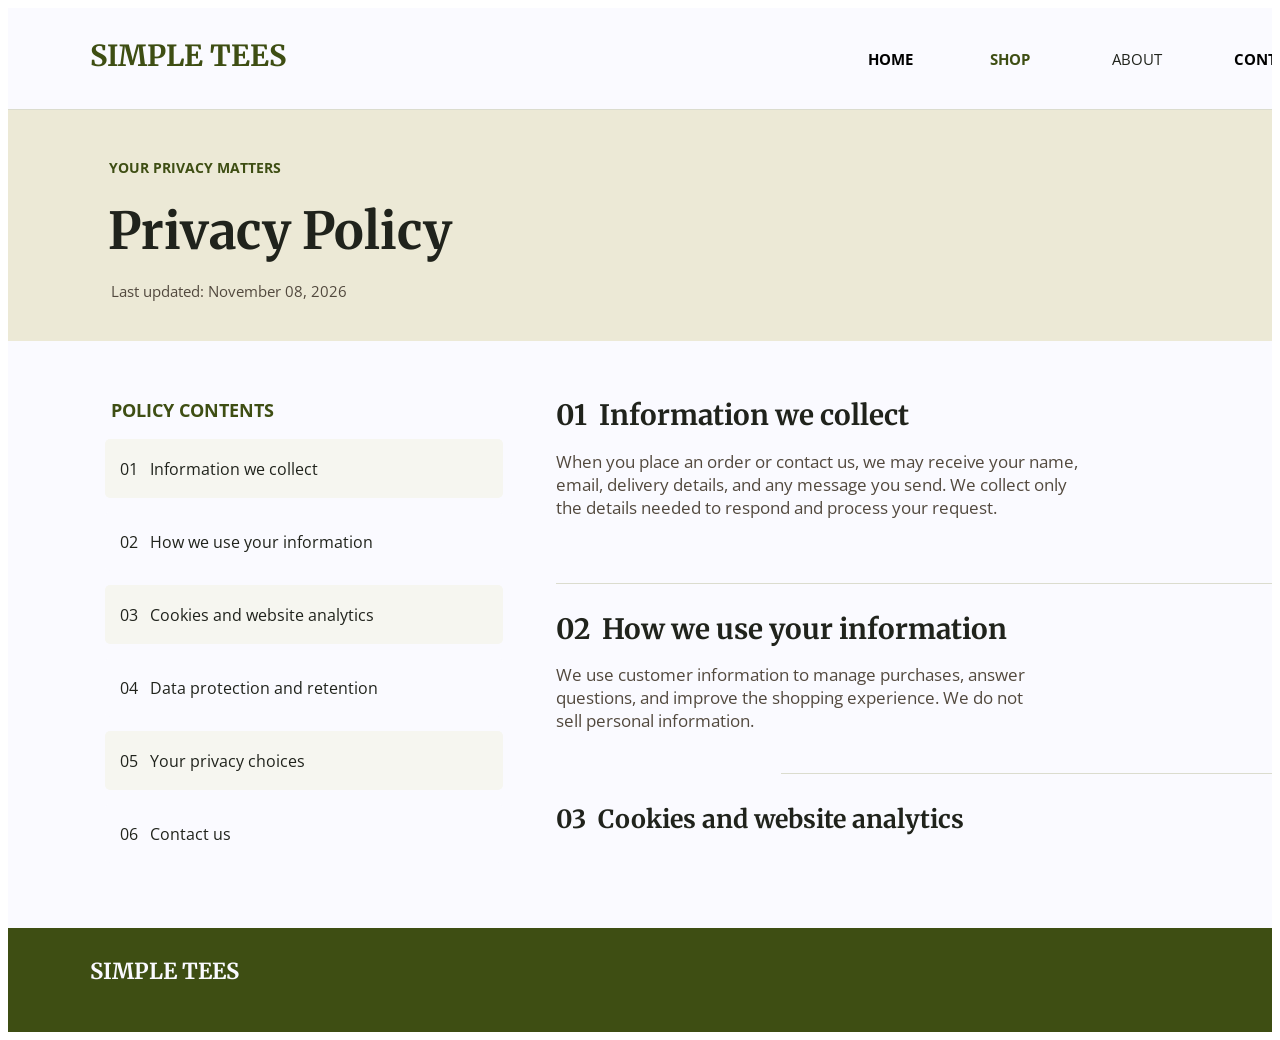
==== simple_tees/PrivacyPolicy.html @ 60767c0c "Add files via upload" ====
<!DOCTYPE html>
<html>
<head>
  	<meta charset="utf-8">
  	<meta name="viewport" content="initial-scale=1, width=device-width">
  	
  	<link rel="stylesheet"  href="CSS/index2.css" />
  	<link rel="stylesheet" href="https://fonts.googleapis.com/css2?family=Merriweather:wght@700&display=swap" />
  	<link rel="stylesheet" href="https://fonts.googleapis.com/css2?family=Open Sans:wght@400;700&display=swap" />
  	
  	 <style> 	
.button-link {
      display: inline-block;
      padding: 10px 20px;
      background-color: #222222;
      color: black;
      text-decoration: none;
      border-radius: 5px; } 	
	  </style>
  	
</head>
<body>
  	
  	<div class="privacy-policy">
    		<div class="header">
    		</div>
    		<b class="simple-tees">SIMPLE TEES</b>
<a href="SimpleTees.html" class="button-link">
  <b class="home">HOME</b>
  </a>
 <a href="Shop.html" class="button-link">
  <b class="shop">SHOP</b>
  </a>
    		<div class="about">ABOUT</div>
<a href="Contact.html" class="button-link">
  <b class="contacts">CONTACTS</b>
  </a>
    		<div class="divider">
    		</div>
    		<div class="policy-intro">
    		</div>
    		<b class="your-privacy-matters">YOUR PRIVACY MATTERS</b>
    		<b class="privacy-policy2">Privacy Policy</b>
    		<div class="last-updated-november">Last updated: November 08, 2026</div>
    		<b class="policy-contents">POLICY CONTENTS</b>
    		<div class="information-we-collect">
      			<div class="contents-background">
      			</div>
      			<div class="how-we-use">01   Information we collect</div>
    		</div>
    		<div class="how-we-use-your-information">
      			<div class="contents-background2">
      			</div>
      			<div class="how-we-use">02   How we use your information</div>
    		</div>
    		<div class="cookies-and-website-analytics">
      			<div class="contents-background">
      			</div>
      			<div class="how-we-use">03   Cookies and website analytics</div>
    		</div>
    		<div class="data-protection-and-retention">
      			<div class="contents-background2">
      			</div>
      			<div class="how-we-use">04   Data protection and retention</div>
    		</div>
    		<div class="your-privacy-choices">
      			<div class="contents-background">
      			</div>
      			<div class="how-we-use">05   Your privacy choices</div>
    		</div>
    		<div class="contact">
      			<div class="contents-background2">
      			</div>
      			<div class="how-we-use">06   Contact us</div>
    		</div>
    		<b class="information-we-collect3">01  Information we collect</b>
    		<div class="when-you-place">When you place an order or contact us, we may receive your name,<br>email, delivery details, and any message you send. We collect only<br>the details needed to respond and process your request.</div>
    		<div class="divider2">
    		</div>
    		<b class="how-we-use2">02  How we use your information</b>
    		<div class="we-use-customer">We use customer information to manage purchases, answer<br>questions, and improve the shopping experience. We do not<br>sell personal information.</div>
    		<div class="divider3">
    		</div>
    		<b class="cookies-and-website2">03  Cookies and website analytics</b>
    		<div class="footer">
    		</div>
    		<b class="simple-tees2">SIMPLE TEES</b>
  	</div>
  	
  	
  	
  	
  	<script>
    		var sHOPText = document.getElementById("sHOPText");
    		if(sHOPText) {
      			sHOPText.addEventListener("click", function (e) {
        				// Add your code here
      			});
    		}</script></body>
</html>
---- simple_tees/CSS/index2.css ----
.privacy-policy {
  	width: 100%;
  	height: 1024px;
  	position: relative;
  	background-color: #fafaff;
  	overflow: hidden;
  	text-align: left;
  	font-size: 16px;
  	color: #20231c;
  	font-family: 'Open Sans';
}
.header {
  	position: absolute;
  	top: 0px;
  	left: 0px;
  	background-color: #fafaff;
  	width: 1440px;
  	height: 102px;
}
.simple-tees {
  	position: absolute;
  	top: 29px;
  	left: 82px;
  	font-size: 29px;
  	display: inline-block;
  	font-family: Merriweather;
  	color: #3e4e13;
  	width: 330px;
  	height: 58px;
}
.home {
  	position: absolute;
  	top: 41px;
  	left: 860px;
  	font-size: 15px;
  	display: inline-block;
  	width: 110px;
  	height: 30px;
}
.shop {
  	position: absolute;
  	top: 41px;
  	left: 982px;
  	font-size: 15px;
  	display: inline-block;
  	color: #3e4e13;
  	width: 110px;
  	height: 30px;
  	cursor: pointer;
}
.about {
  	position: absolute;
  	top: 41px;
  	left: 1104px;
  	font-size: 15px;
  	display: inline-block;
  	width: 110px;
  	height: 30px;
}
.contacts {
  	position: absolute;
  	top: 41px;
  	left: 1226px;
  	font-size: 15px;
  	display: inline-block;
  	width: 110px;
  	height: 30px;
}
.divider {
  	position: absolute;
  	top: 101px;
  	left: 0px;
  	background-color: #dbdcce;
  	width: 1440px;
  	height: 1px;
}
.policy-intro {
  	position: absolute;
  	top: 102px;
  	left: 0px;
  	background-color: #ece9d6;
  	width: 1440px;
  	height: 231px;
}
.your-privacy-matters {
  	position: absolute;
  	top: 150px;
  	left: 101px;
  	font-size: 14px;
  	display: inline-block;
  	color: #3e4e13;
  	width: 750px;
  	height: 28px;
}
.privacy-policy2 {
  	position: absolute;
  	top: 191px;
  	left: 100px;
  	font-size: 51px;
  	display: inline-block;
  	font-family: Merriweather;
  	width: 900px;
  	height: 102px;
}
.last-updated-november {
  	position: absolute;
  	top: 273px;
  	left: 103px;
  	font-size: 15px;
  	color: #52493e;
  	display: inline-block;
  	width: 650px;
  	height: 30px;
}
.policy-contents {
  	position: absolute;
  	top: 390px;
  	left: 103px;
  	font-size: 18px;
  	display: inline-block;
  	color: #3e4e13;
  	width: 440px;
  	height: 36px;
}
.information-we-collect {
  	position: absolute;
  	top: 431px;
  	left: 97px;
  	width: 398px;
  	height: 59px;
}
.contents-background {
  	position: absolute;
  	top: 0px;
  	left: 0px;
  	border-radius: 5px;
  	background-color: #f6f6f0;
  	width: 398px;
  	height: 59px;
}
.how-we-use-your-information {
  	position: absolute;
  	top: 504px;
  	left: 97px;
  	width: 398px;
  	height: 59px;
}
.contents-background2 {
  	position: absolute;
  	top: 0px;
  	left: 0px;
  	border-radius: 5px;
  	background-color: #fafaff;
  	width: 398px;
  	height: 59px;
}
.how-we-use {
  	position: absolute;
  	top: 19px;
  	left: 15px;
  	white-space: pre-wrap;
  	display: inline-block;
  	width: 370px;
  	height: 32px;
}
.cookies-and-website-analytics {
  	position: absolute;
  	top: 577px;
  	left: 97px;
  	width: 398px;
  	height: 59px;
}
.data-protection-and-retention {
  	position: absolute;
  	top: 650px;
  	left: 97px;
  	width: 398px;
  	height: 59px;
}
.your-privacy-choices {
  	position: absolute;
  	top: 723px;
  	left: 97px;
  	width: 398px;
  	height: 59px;
}
.contact {
  	position: absolute;
  	top: 796px;
  	left: 97px;
  	width: 398px;
  	height: 59px;
}
.information-we-collect3 {
  	position: absolute;
  	top: 389px;
  	left: 548px;
  	font-size: 28px;
  	display: inline-block;
  	font-family: Merriweather;
  	white-space: pre-wrap;
  	width: 760px;
  	height: 56px;
}
.when-you-place {
  	position: absolute;
  	top: 442px;
  	left: 548px;
  	font-size: 17px;
  	color: #52493e;
  	display: inline-block;
  	width: 772px;
  	height: 34px;
}
.divider2 {
  	position: absolute;
  	top: 575px;
  	left: 548px;
  	background-color: #dbdcce;
  	width: 772px;
  	height: 1px;
}
.how-we-use2 {
  	position: absolute;
  	top: 603px;
  	left: 548px;
  	font-size: 28px;
  	display: inline-block;
  	font-family: Merriweather;
  	white-space: pre-wrap;
  	width: 790px;
  	height: 56px;
}
.we-use-customer {
  	position: absolute;
  	top: 655px;
  	left: 548px;
  	font-size: 17px;
  	color: #52493e;
  	display: inline-block;
  	width: 772px;
  	height: 34px;
}
.divider3 {
  	position: absolute;
  	top: 765px;
  	left: 773px;
  	background-color: #dbdcce;
  	width: 550px;
  	height: 1px;
}
.cookies-and-website2 {
  	position: absolute;
  	top: 795px;
  	left: 548px;
  	font-size: 25px;
  	display: inline-block;
  	font-family: Merriweather;
  	white-space: pre-wrap;
  	width: 792px;
  	height: 50px;
}
.footer {
  	position: absolute;
  	top: 920px;
  	left: 0px;
  	background-color: #3e4e13;
  	width: 1440px;
  	height: 104px;
}
.simple-tees2 {
  	position: absolute;
  	top: 949px;
  	left: 82px;
  	font-size: 22px;
  	display: inline-block;
  	font-family: Merriweather;
  	color: #fafaff;
  	width: 295px;
  	height: 44px;
}
.home2 {
  	position: absolute;
  	top: 960px;
  	left: 850px;
  	font-size: 14px;
  	color: #fafaff;
  	white-space: pre-wrap;
  	display: inline-block;
  	width: 505px;
  	height: 28px;
}
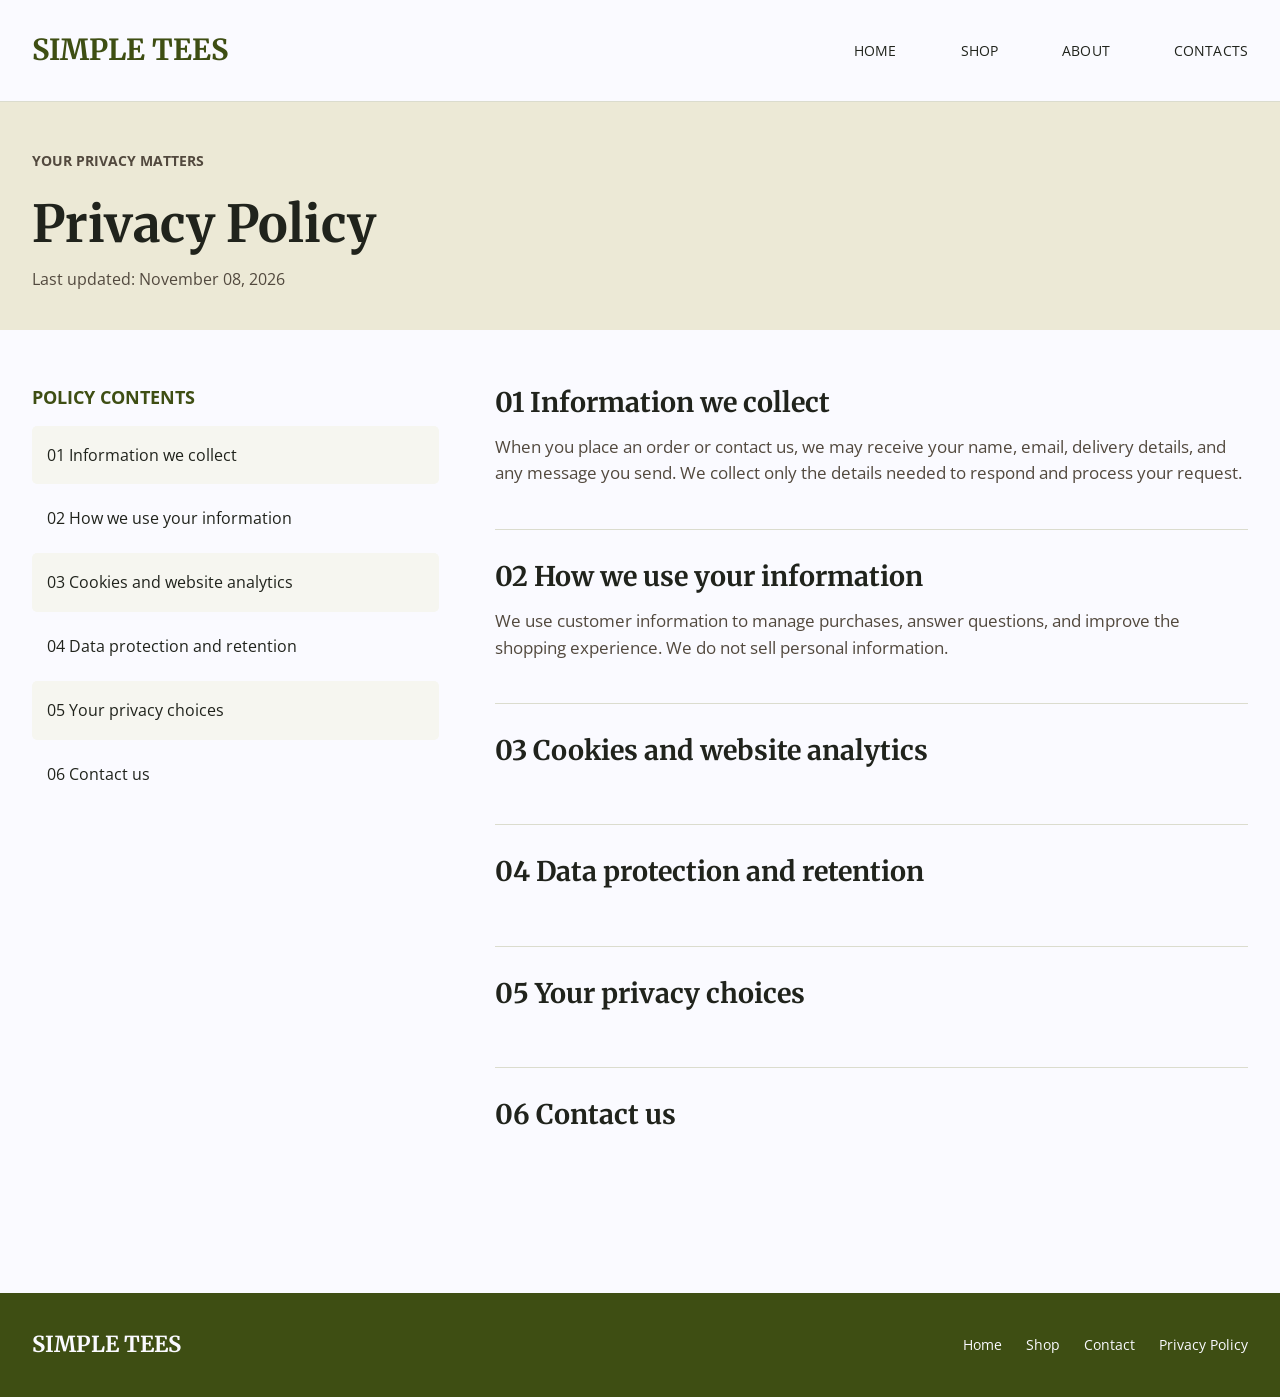
==== commit 3be98466: "Add files via upload" ====
--- a/simple_tees/PrivacyPolicy.html
+++ b/simple_tees/PrivacyPolicy.html
@@ -1,100 +1,27 @@
-<!DOCTYPE html>
-<html>
-<head>
-  	<meta charset="utf-8">
-  	<meta name="viewport" content="initial-scale=1, width=device-width">
-  	
-  	<link rel="stylesheet"  href="CSS/index2.css" />
-  	<link rel="stylesheet" href="https://fonts.googleapis.com/css2?family=Merriweather:wght@700&display=swap" />
-  	<link rel="stylesheet" href="https://fonts.googleapis.com/css2?family=Open Sans:wght@400;700&display=swap" />
-  	
-  	 <style> 	
-.button-link {
-      display: inline-block;
-      padding: 10px 20px;
-      background-color: #222222;
-      color: black;
-      text-decoration: none;
-      border-radius: 5px; } 	
-	  </style>
-  	
-</head>
-<body>
-  	
-  	<div class="privacy-policy">
-    		<div class="header">
-    		</div>
-    		<b class="simple-tees">SIMPLE TEES</b>
-<a href="SimpleTees.html" class="button-link">
-  <b class="home">HOME</b>
-  </a>
- <a href="Shop.html" class="button-link">
-  <b class="shop">SHOP</b>
-  </a>
-    		<div class="about">ABOUT</div>
-<a href="Contact.html" class="button-link">
-  <b class="contacts">CONTACTS</b>
-  </a>
-    		<div class="divider">
-    		</div>
-    		<div class="policy-intro">
-    		</div>
-    		<b class="your-privacy-matters">YOUR PRIVACY MATTERS</b>
-    		<b class="privacy-policy2">Privacy Policy</b>
-    		<div class="last-updated-november">Last updated: November 08, 2026</div>
-    		<b class="policy-contents">POLICY CONTENTS</b>
-    		<div class="information-we-collect">
-      			<div class="contents-background">
-      			</div>
-      			<div class="how-we-use">01   Information we collect</div>
-    		</div>
-    		<div class="how-we-use-your-information">
-      			<div class="contents-background2">
-      			</div>
-      			<div class="how-we-use">02   How we use your information</div>
-    		</div>
-    		<div class="cookies-and-website-analytics">
-      			<div class="contents-background">
-      			</div>
-      			<div class="how-we-use">03   Cookies and website analytics</div>
-    		</div>
-    		<div class="data-protection-and-retention">
-      			<div class="contents-background2">
-      			</div>
-      			<div class="how-we-use">04   Data protection and retention</div>
-    		</div>
-    		<div class="your-privacy-choices">
-      			<div class="contents-background">
-      			</div>
-      			<div class="how-we-use">05   Your privacy choices</div>
-    		</div>
-    		<div class="contact">
-      			<div class="contents-background2">
-      			</div>
-      			<div class="how-we-use">06   Contact us</div>
-    		</div>
-    		<b class="information-we-collect3">01  Information we collect</b>
-    		<div class="when-you-place">When you place an order or contact us, we may receive your name,<br>email, delivery details, and any message you send. We collect only<br>the details needed to respond and process your request.</div>
-    		<div class="divider2">
-    		</div>
-    		<b class="how-we-use2">02  How we use your information</b>
-    		<div class="we-use-customer">We use customer information to manage purchases, answer<br>questions, and improve the shopping experience. We do not<br>sell personal information.</div>
-    		<div class="divider3">
-    		</div>
-    		<b class="cookies-and-website2">03  Cookies and website analytics</b>
-    		<div class="footer">
-    		</div>
-    		<b class="simple-tees2">SIMPLE TEES</b>
-  	</div>
-  	
-  	
-  	
-  	
-  	<script>
-    		var sHOPText = document.getElementById("sHOPText");
-    		if(sHOPText) {
-      			sHOPText.addEventListener("click", function (e) {
-        				// Add your code here
-      			});
-    		}</script></body>
+<!doctype html>
+<html lang="en">
+<head>
+  <meta charset="utf-8">
+  <meta name="viewport" content="width=device-width, initial-scale=1">
+  <title>Privacy Policy | Simple Tees</title>
+  <link rel="preconnect" href="https://fonts.googleapis.com">
+  <link rel="preconnect" href="https://fonts.gstatic.com" crossorigin>
+  <link href="https://fonts.googleapis.com/css2?family=Merriweather:wght@700&family=Open+Sans:wght@400;600;700&display=swap" rel="stylesheet">
+  <link rel="stylesheet" href="CSS/site.css">
+</head>
+<body>
+<header class="site-header"><a class="brand" href="index.html">SIMPLE TEES</a><nav class="main-nav" aria-label="Main navigation"><a href="index.html">HOME</a><a href="Shop.html">SHOP</a><a href="index.html#about">ABOUT</a><a href="Contact.html">CONTACTS</a></nav></header>
+<main>
+  <section class="policy-hero">
+    <p class="eyebrow">YOUR PRIVACY MATTERS</p>
+    <h1>Privacy Policy</h1>
+    <p>Last updated: November 08, 2026</p>
+  </section>
+  <div class="policy-main">
+    <nav class="policy-nav" aria-label="Policy contents"><h2>POLICY CONTENTS</h2><a href="#information-we-collect">01  Information we collect</a><a href="#how-we-use-your-information">02  How we use your information</a><a href="#cookies-and-website-analytics">03  Cookies and website analytics</a><a href="#data-protection-and-retention">04  Data protection and retention</a><a href="#your-privacy-choices">05  Your privacy choices</a><a href="#contact-us">06  Contact us</a></nav>
+    <div class="policy-sections"><section id="information-we-collect"><h2>01 Information we collect</h2><p>When you place an order or contact us, we may receive your name, email, delivery details, and any message you send. We collect only the details needed to respond and process your request.</p></section><section id="how-we-use-your-information"><h2>02  How we use your information</h2><p>We use customer information to manage purchases, answer questions, and improve the shopping experience. We do not sell personal information.</p></section><section id="cookies-and-website-analytics"><h2>03  Cookies and website analytics</h2></section><section id="data-protection-and-retention"><h2>04  Data protection and retention</h2></section><section id="your-privacy-choices"><h2>05  Your privacy choices</h2></section><section id="contact-us"><h2>06  Contact us</h2></section></div>
+  </div>
+</main>
+<footer class="site-footer"><a class="footer-brand" href="index.html">SIMPLE TEES</a><nav class="footer-nav" aria-label="Footer navigation"><a href="index.html">Home</a><a href="Shop.html">Shop</a><a href="Contact.html">Contact</a><a href="PrivacyPolicy.html">Privacy Policy</a></nav></footer>
+</body>
 </html>
--- a/simple_tees/CSS/site.css
+++ b/simple_tees/CSS/site.css
@@ -0,0 +1,349 @@
+:root {
+  --ink: #20231c;
+  --green: #3e4e13;
+  --olive: #5c6255;
+  --brown: #52493e;
+  --cream: #ece9d6;
+  --line: #dbdcce;
+  --paper: #fafaff;
+  --content: 1256px;
+}
+* { box-sizing: border-box; }
+html { scroll-behavior: smooth; }
+body {
+  margin: 0; min-width: 320px; background: var(--paper); color: var(--ink);
+  font: 16px/1.55 "Open Sans", Arial, sans-serif;
+}
+img { display: block; max-width: 100%; }
+a { color: inherit; }
+button, input, textarea { font: inherit; }
+button, a { -webkit-tap-highlight-color: transparent; }
+:focus-visible { outline: 3px solid #9aa66d; outline-offset: 3px; }
+.site-header {
+  min-height: 102px; padding: 20px max(32px, calc((100% - var(--content))/2));
+  display: flex; align-items: center; justify-content: space-between; gap: 28px;
+  background: var(--paper); border-bottom: 1px solid var(--line);
+}
+.brand {
+  color: var(--green); text-decoration: none; font: 700 29px/1.2 Merriweather, Georgia, serif;
+  white-space: nowrap;
+}
+.main-nav { display:flex; align-items:center; justify-content:flex-end; gap: clamp(24px, 5vw, 76px); }
+.main-nav a {
+  text-decoration:none; font-size:14px; letter-spacing:.01em; white-space:nowrap;
+}
+.main-nav a:hover, .main-nav a[aria-current="page"] { color:var(--green); font-weight:700; }
+.site-footer {
+  min-height:104px; padding:25px max(32px, calc((100% - var(--content))/2));
+  background:var(--green); color:var(--paper); display:flex; align-items:center;
+  justify-content:space-between; gap:24px;
+}
+.footer-brand { color:var(--paper); font:700 22px/1.2 Merriweather, Georgia, serif; text-decoration:none; }
+.footer-nav { display:flex; gap:24px; flex-wrap:wrap; }
+.footer-nav a { color:var(--paper); text-decoration:none; font-size:14px; }
+.footer-nav a:hover { text-decoration:underline; }
+.home-hero {
+  background:var(--cream); padding:46px 32px; min-height:695px;
+  display:grid; grid-template-columns:minmax(0, 1fr) minmax(420px, 522px);
+  gap:56px; align-items:center;
+}
+.hero-inner { width:100%; max-width:var(--content); margin:0 auto; display:contents; }
+.hero-copy { max-width:650px; justify-self:end; width:100%; }
+.eyebrow { margin:0 0 36px; color:var(--green); font-size:16px; font-weight:700; }
+.hero-copy h1 {
+  margin:0 0 54px; font:700 clamp(42px, 4.2vw, 58px)/1.22 Merriweather, Georgia, serif;
+  letter-spacing:-.035em;
+}
+.hero-copy .intro { margin:0 0 64px; color:var(--brown); font-size:19px; line-height:1.55; }
+.primary-link, .action-button {
+  min-height:59px; display:inline-flex; align-items:center; justify-content:flex-start;
+  padding:0 22px; border:0; border-radius:7px; background:var(--green); color:var(--paper);
+  text-decoration:none; font-size:14px; font-weight:700; cursor:pointer;
+}
+.primary-link { width:232px; }
+.primary-link:hover, .action-button:hover { background:#2f3b0e; }
+.hero-image {
+  width:100%; height:610px; object-fit:contain; border:1.5px solid var(--ink);
+  border-radius:20px; background:var(--paper); padding:20px;
+}
+.home-about { padding:24px max(32px, calc((100% - var(--content))/2)) 18px; }
+.home-about h2 { margin:0 0 8px; font:700 30px/1.3 Merriweather, Georgia, serif; }
+.home-about p { margin:0; color:var(--olive); }
+.product-shell { max-width:1256px; margin:0 auto; padding:38px 0 72px; }
+.breadcrumbs { margin:0 0 30px; color:var(--olive); font-size:14px; }
+.breadcrumbs a { text-decoration:none; }
+.breadcrumbs a:hover { color:var(--green); text-decoration:underline; }
+.product-layout { display:grid; grid-template-columns:minmax(0, 626px) minmax(0, 1fr); gap:74px; align-items:start; }
+.product-visual { padding:17px 28px; border-radius:12px; background:var(--cream); }
+.product-visual img {
+  width:100%; height:621px; object-fit:contain; border:1.5px solid var(--ink);
+  border-radius:20px; background:var(--paper); padding:18px;
+}
+.product-info { padding-top:2px; min-width:0; }
+.product-info .eyebrow { margin:0 0 20px; font-size:14px; }
+.product-info h1 { margin:0 0 18px; font:700 clamp(32px, 3vw, 42px)/1.25 Merriweather, Georgia, serif; }
+.price { margin:0 0 18px; color:var(--green); font-size:32px; font-weight:700; }
+.product-rule { border:0; border-top:1px solid var(--line); margin:18px 0 30px; }
+.product-description { margin:0 0 54px; color:var(--brown); font-size:17px; }
+.control-label { display:block; margin:0 0 14px; font-weight:700; }
+.size-options { display:flex; flex-wrap:wrap; gap:18px; margin-bottom:36px; }
+.size-option {
+  width:78px; height:55px; border:1.5px solid var(--line); border-radius:7px;
+  background:var(--paper); color:var(--ink); font-weight:700; cursor:pointer;
+}
+.size-option[aria-pressed="true"] { background:var(--green); border-color:var(--green); color:var(--paper); }
+.quantity-row { display:flex; align-items:center; gap:20px; margin-bottom:38px; }
+.quantity-row label { font-weight:700; }
+.quantity-control { display:flex; align-items:center; gap:18px; }
+.quantity-control button {
+  border:0; background:transparent; font-size:21px; font-weight:700; cursor:pointer; color:var(--ink);
+}
+.quantity-control input {
+  width:34px; border:0; padding:4px 0; text-align:center; background:transparent; font-weight:700;
+  appearance:textfield; -moz-appearance:textfield;
+}
+.quantity-control input::-webkit-inner-spin-button, .quantity-control input::-webkit-outer-spin-button { -webkit-appearance:none; margin:0; }
+.product-actions { display:grid; grid-template-columns:1fr 1fr; gap:14px; margin-bottom:28px; }
+.product-actions button { width:100%; justify-content:center; }
+.action-button.secondary { background:var(--brown); }
+.action-button.secondary:hover { background:#3e362e; }
+.product-points { margin:0; color:var(--olive); display:flex; flex-wrap:wrap; gap:22px; }
+.contact-main { background:var(--cream); padding:58px 32px 88px; }
+.contact-grid { max-width:1256px; margin:0 auto; display:grid; grid-template-columns:1fr minmax(460px,588px); gap:72px; align-items:start; }
+.contact-copy { padding:8px 0 0 10px; }
+.contact-copy .eyebrow { margin-bottom:34px; }
+.contact-copy h1 { margin:0 0 48px; font:700 clamp(38px,4vw,48px)/1.28 Merriweather, Georgia,serif; }
+.contact-copy p { margin:0; color:var(--brown); font-size:19px; }
+.contact-details { margin-top:112px; display:grid; gap:24px; color:var(--green); font-size:19px; font-weight:700; }
+.contact-card {
+  background:var(--paper); border-radius:15px; padding:30px 43px 24px;
+}
+.contact-card h2 { margin:0 0 30px; font:700 28px/1.3 Merriweather,Georgia,serif; }
+.form-field { display:flex; flex-direction:column; gap:8px; margin-bottom:18px; }
+.form-field label { font-weight:700; }
+.form-field input, .form-field textarea {
+  width:100%; min-width:0; border:1.5px solid var(--line); border-radius:7px;
+  background:var(--paper); padding:16px 17px; color:var(--ink);
+}
+.form-field input { min-height:61px; }
+.form-field textarea { min-height:96px; resize:vertical; }
+.contact-card button { width:100%; margin-top:10px; }
+.policy-hero { background:var(--cream); padding:48px max(32px, calc((100% - var(--content))/2)) 38px; }
+.policy-hero .eyebrow { margin:0 0 22px; font-size:14px; }
+.policy-hero h1 { margin:0 0 12px; font:700 51px/1.2 Merriweather,Georgia,serif; }
+.policy-hero p { margin:0; color:var(--brown); }
+.policy-main {
+  max-width:1256px; margin:0 auto; padding:54px 0 76px;
+  display:grid; grid-template-columns:407px minmax(0,1fr); gap:56px;
+}
+.policy-nav h2 { margin:0 0 14px; color:var(--green); font-size:18px; }
+.policy-nav a {
+  display:block; padding:17px 15px; border-radius:5px; color:var(--ink);
+  text-decoration:none; margin-bottom:5px;
+}
+.policy-nav a:nth-of-type(odd) { background:#f6f6f0; }
+.policy-nav a:hover { color:var(--green); text-decoration:underline; }
+.policy-sections section { padding:0 0 42px; margin:0 0 28px; border-bottom:1px solid var(--line); scroll-margin-top:24px; }
+.policy-sections section:last-child { border-bottom:0; }
+.policy-sections h2 { margin:0 0 14px; font:700 27px/1.35 Merriweather,Georgia,serif; }
+.policy-sections p { margin:0; color:var(--brown); font-size:17px; }
+@media (max-width: 1320px) {
+  .product-shell, .policy-main { margin-left:32px; margin-right:32px; }
+  .product-layout { gap:48px; }
+}
+@media (max-width: 900px) {
+  .site-header { min-height:92px; padding:18px 24px; flex-wrap:wrap; gap:16px; }
+  .brand { font-size:25px; }
+  .main-nav { gap:clamp(14px,3vw,28px); }
+  .main-nav a { font-size:13px; }
+  .home-hero { min-height:0; padding:40px 24px; grid-template-columns:minmax(0,1fr) minmax(280px, .9fr); gap:28px; }
+  .hero-copy { justify-self:stretch; }
+  .hero-copy .eyebrow { margin-bottom:22px; }
+  .hero-copy h1 { margin-bottom:28px; font-size:clamp(34px,5vw,48px); }
+  .hero-copy .intro { margin-bottom:36px; font-size:16px; }
+  .hero-image { height:460px; padding:12px; }
+  .product-shell { padding:30px 24px 56px; margin:0; }
+  .product-layout { grid-template-columns:minmax(0,1fr) minmax(0,1fr); gap:30px; }
+  .product-visual { padding:12px; }
+  .product-visual img { height:480px; padding:10px; }
+  .product-description { margin-bottom:34px; }
+  .size-options { gap:10px; }
+  .size-option { width:clamp(52px,10vw,70px); }
+  .product-actions { grid-template-columns:1fr; }
+  .contact-grid { grid-template-columns:minmax(0,1fr) minmax(0,1fr); gap:30px; }
+  .contact-card { padding:26px; }
+  .contact-details { margin-top:70px; }
+  .policy-main { margin:0 24px; grid-template-columns:280px minmax(0,1fr); gap:30px; }
+  .policy-hero { padding:42px 24px 34px; }
+}
+@media (max-width: 620px) {
+  body { font-size:15px; }
+  .site-header { padding:16px 20px; min-height:0; align-items:flex-start; flex-direction:column; }
+  .brand { font-size:24px; }
+  .main-nav { width:100%; justify-content:space-between; gap:10px; }
+  .main-nav a { font-size:12px; }
+  .home-hero { display:flex; flex-direction:column; align-items:stretch; padding:34px 20px 28px; gap:28px; }
+  .hero-copy { order:1; }
+  .hero-copy .eyebrow { margin-bottom:18px; font-size:13px; }
+  .hero-copy h1 { font-size:clamp(34px,9vw,44px); margin-bottom:22px; }
+  .hero-copy .intro { font-size:15px; margin-bottom:26px; }
+  .hero-image { order:2; height:auto; aspect-ratio: .95; padding:10px; border-radius:14px; }
+  .primary-link { min-height:54px; }
+  .home-about { padding:24px 20px 28px; }
+  .home-about h2 { font-size:23px; }
+  .site-footer { padding:24px 20px; flex-direction:column; align-items:flex-start; gap:18px; }
+  .footer-nav { gap:18px; }
+  .product-shell { padding:24px 20px 42px; }
+  .breadcrumbs { margin-bottom:20px; font-size:12px; }
+  .product-layout { display:flex; flex-direction:column; gap:28px; }
+  .product-visual { width:100%; padding:10px; }
+  .product-visual img { height:auto; aspect-ratio:1 / 1.05; padding:10px; border-radius:13px; }
+  .product-info { width:100%; padding:0; }
+  .product-info .eyebrow { margin-bottom:12px; }
+  .product-info h1 { font-size:32px; margin-bottom:10px; }
+  .price { font-size:27px; margin-bottom:12px; }
+  .product-rule { margin:14px 0 20px; }
+  .product-description { font-size:15px; margin-bottom:28px; }
+  .size-options { gap:8px; margin-bottom:26px; }
+  .size-option { flex:1; min-width:0; width:auto; height:50px; }
+  .quantity-row { margin-bottom:28px; gap:18px; }
+  .product-actions { grid-template-columns:1fr 1fr; gap:10px; margin-bottom:22px; }
+  .product-actions button { padding:0 10px; font-size:12px; min-height:54px; }
+  .product-points { gap:10px 18px; font-size:13px; }
+  .contact-main { padding:36px 20px 48px; }
+  .contact-grid { display:flex; flex-direction:column; gap:32px; }
+  .contact-copy { padding:0; }
+  .contact-copy .eyebrow { margin-bottom:18px; }
+  .contact-copy h1 { font-size:36px; margin-bottom:20px; }
+  .contact-copy p { font-size:16px; }
+  .contact-details { margin-top:28px; gap:12px; font-size:15px; }
+  .contact-card { width:100%; padding:24px 20px; }
+  .contact-card h2 { font-size:24px; margin-bottom:22px; }
+  .form-field { margin-bottom:15px; }
+  .form-field input { min-height:54px; }
+  .policy-hero { padding:34px 20px 28px; }
+  .policy-hero h1 { font-size:40px; }
+  .policy-main { margin:0; padding:32px 20px 48px; display:flex; flex-direction:column; gap:30px; }
+  .policy-nav a { padding:13px; font-size:14px; }
+  .policy-sections h2 { font-size:22px; }
+  .policy-sections p { font-size:15px; }
+}
+
+
+/* Order form modal */
+.order-form-overlay {
+  display:none; position:fixed; inset:0; z-index:9999; padding:20px;
+  overflow-y:auto; background:rgba(32,35,28,.62); align-items:center; justify-content:center;
+}
+.order-form-overlay.is-open { display:flex; }
+.order-form-dialog {
+  position:relative; width:min(100%,660px); max-height:calc(100vh - 40px); overflow-y:auto;
+  padding:34px; border-radius:14px; background:var(--paper); color:var(--ink);
+  box-shadow:0 18px 60px rgba(0,0,0,.24);
+}
+.order-form-close {
+  position:absolute; top:12px; right:16px; width:38px; height:38px; border:0;
+  border-radius:50%; background:var(--cream); color:var(--ink); font-size:27px; cursor:pointer;
+}
+.order-form-eyebrow { margin:0 0 8px; color:var(--green); font-size:12px; font-weight:700; letter-spacing:.12em; }
+.order-form-dialog h2 { margin:0 42px 8px 0; color:var(--green); font:700 clamp(24px,4vw,32px)/1.3 Merriweather,Georgia,serif; }
+.order-form-intro { margin:0 0 20px; color:var(--brown); font-size:14px; }
+.order-form-summary { margin-bottom:20px; padding:14px 16px; border-radius:8px; background:var(--cream); }
+.order-form-summary p { display:flex; gap:8px; margin:5px 0; font-size:14px; }
+.order-form-summary strong { min-width:88px; }
+.order-form-fields { display:grid; grid-template-columns:repeat(2,minmax(0,1fr)); gap:14px; }
+.order-field { display:flex; flex-direction:column; min-width:0; gap:6px; }
+.order-field-full { grid-column:1 / -1; }
+.order-field label { font-size:13px; font-weight:700; }
+.order-field input, .order-field textarea {
+  width:100%; min-width:0; padding:11px 12px; border:1px solid #c9c9bb; border-radius:6px;
+  background:#fff; color:var(--ink); font:inherit; font-size:14px;
+}
+.order-field textarea { resize:vertical; }
+.order-form-required, .order-form-disclaimer { color:#625d53; font-size:12px; line-height:1.5; }
+.order-form-submit { width:100%; min-height:50px; border:0; border-radius:7px; background:var(--green); color:var(--paper); font-weight:700; cursor:pointer; }
+@media (max-width:620px) {
+  .order-form-dialog { padding:28px 20px; }
+  .order-form-fields { grid-template-columns:1fr; }
+  .order-field-full { grid-column:auto; }
+}
+
+.contact-details a { color:inherit; text-decoration:none; }
+.contact-details a:hover { text-decoration:underline; }
+
+
+/* Center the homepage hero as one balanced content group. */
+.home-hero {
+  display: block;
+  padding: 44px 32px;
+}
+.hero-inner {
+  width: 100%;
+  max-width: 1256px;
+  min-height: 607px;
+  margin: 0 auto;
+  display: grid;
+  grid-template-columns: minmax(0, 1fr) minmax(420px, 522px);
+  gap: 56px;
+  align-items: center;
+}
+.hero-copy {
+  justify-self: start;
+  max-width: 600px;
+}
+.hero-image {
+  width: 100%;
+  height: 570px;
+  object-fit: contain;
+}
+
+/* Clickable product-to-product navigation in the breadcrumb area. */
+.product-breadcrumbs {
+  display: flex;
+  align-items: center;
+  flex-wrap: wrap;
+  gap: 9px;
+  margin: 0 0 30px;
+  color: var(--olive);
+  font-size: 13px;
+  line-height: 1.6;
+}
+.product-breadcrumbs a {
+  color: inherit;
+  text-decoration: none;
+  text-underline-offset: 3px;
+}
+.product-breadcrumbs a:hover {
+  color: var(--green);
+  text-decoration: underline;
+}
+.product-breadcrumbs .current-product {
+  color: var(--green);
+  font-weight: 700;
+}
+@media (max-width: 900px) {
+  .hero-inner {
+    min-height: 0;
+    grid-template-columns: minmax(0, 1fr) minmax(280px, .9fr);
+    gap: 28px;
+  }
+  .hero-image { height: 460px; }
+}
+@media (max-width: 620px) {
+  .hero-inner {
+    display: flex;
+    flex-direction: column;
+    align-items: stretch;
+    gap: 28px;
+  }
+  .hero-copy { max-width: none; }
+  .hero-image {
+    height: auto;
+    aspect-ratio: .95;
+  }
+  .product-breadcrumbs {
+    gap: 6px;
+    font-size: 11px;
+    margin-bottom: 18px;
+  }
+}
